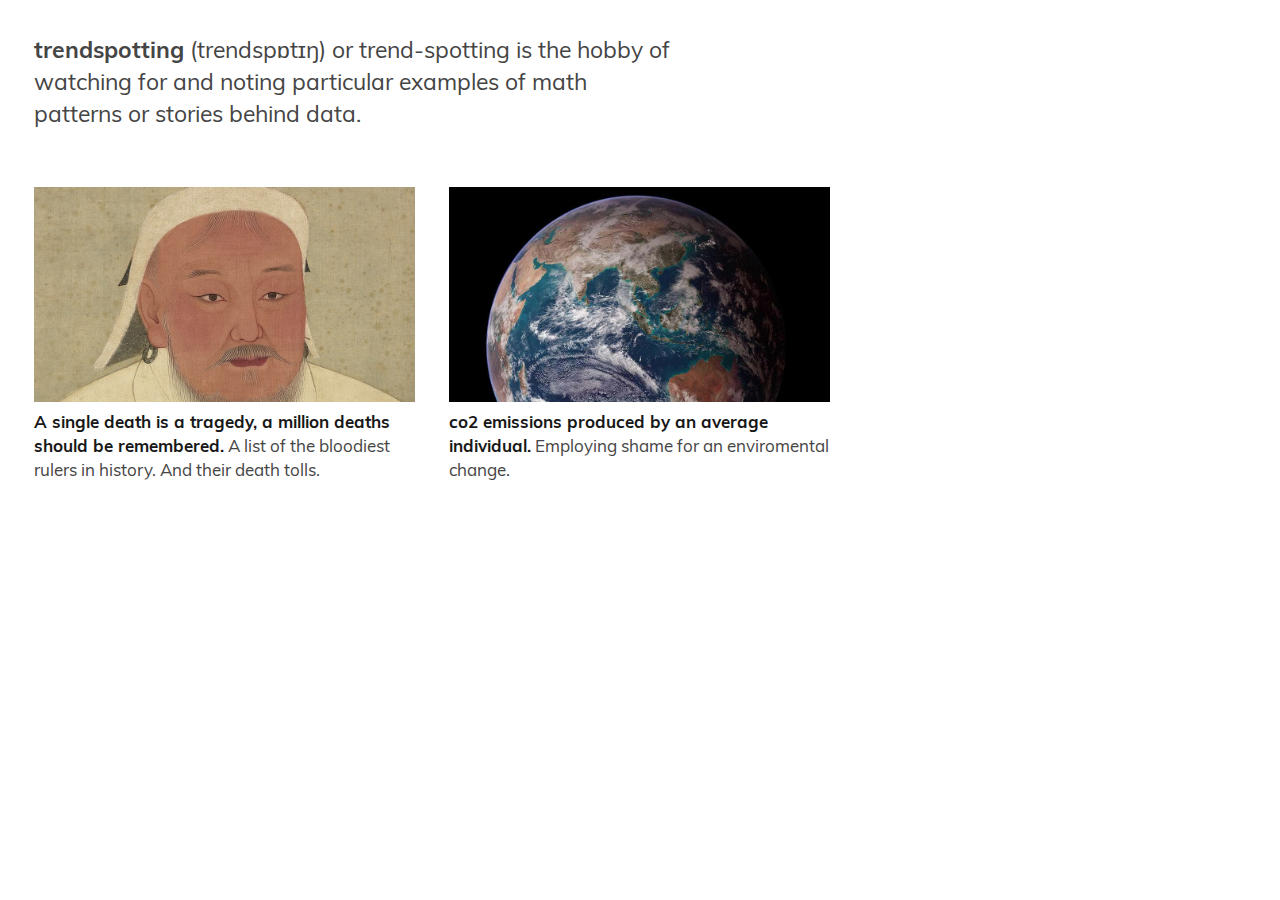
==== index.html @ d322a383 "css" ====
<!doctype html>
<html lang='en'>
	<head>
		<script>
			window.ga=window.ga||function(){(ga.q=ga.q||[]).push(arguments)};ga.l=+new Date;
			ga('create', 'UA-148892211-1', 'auto');
			ga('send', 'pageview');
			</script>
		<script async src='https://www.google-analytics.com/analytics.js'></script>
		<meta charset='utf-8'>
		<title>trendspotting</title>
		<meta name='viewport' content='width=device-width, initial-scale=1.0'>
		<meta name='description' content='Michal Kollar's portfolio'>
		<meta name='author' content='Michal Kollar'>
		<meta name='news_keywords' content='data analyst, visual journalist, interactive developer, data journalism, creative coder, javascript, programming, html5, processing, canvas, d3, data visualization'>
		<link rel="icon" type="image/png" sizes="32x32" href="img/scatterspot-favicon-large.png">
		<link rel="icon" type="image/png" sizes="16x16" href="img/scatterspot-favicon-large.png">
		<style>
			/* roboto-300 - latin */
@font-face {
  font-family: 'Muli';
  font-style: normal;
  font-weight: 400;
  src: local('Roboto Light'), local('Muli-Regular'),
       url('fonts/Muli-Regular.woff2') format('woff2'), /* Chrome 26+, Opera 23+, Firefox 39+ */
       url('fonts/Muli-Regular.woff') format('woff'); /* Chrome 6+, Firefox 3.6+, IE 9+, Safari 5.1+ */
}

/* roboto-700 - latin */
@font-face {
  font-family: 'Muli';
  font-style: normal;
  font-weight: 700;
  src: local('Muli Bold'), local('Muli-Bold'),
       url('fonts/Muli-Bold.woff2') format('woff2'), /* Chrome 26+, Opera 23+, Firefox 39+ */
       url('fonts/Muli-Bold.woff') format('woff'); /* Chrome 6+, Firefox 3.6+, IE 9+, Safari 5.1+ */
}

/* Reset */
html, body, div, span, applet, object, iframe, h1, h2, h3, h4, h5, h6, p, blockquote, pre, a, abbr, acronym, address, big, cite, code, del, dfn, em, img, ins, kbd, q, s, samp, small, strike, strong, sub, sup, tt, var, b, u, i, center, dl, dt, dd, ol, ul, li, fieldset, form, label, legend, table, caption, tbody, tfoot, thead, tr, th, td, article, aside, canvas, details, embed, figure, figcaption, footer, header, hgroup, menu, nav, output, ruby, section, summary, time, mark, audio, video {
	margin: 0;
	padding: 0;
	border: 0;
	font-size: 100%;
	font: inherit;
	vertical-align: baseline;
}

article, aside, details, figcaption, figure, footer, header, hgroup, menu, nav, section {
	display: block;
}

body {
	line-height: 1;
}

ol, ul {
	list-style: none;
}

blockquote, q {
	quotes: none;
}

blockquote:before, blockquote:after, q:before, q:after {
	content: '';
	content: none;
}

table {
	border-collapse: collapse;
	border-spacing: 0;
}

* {
	-moz-box-sizing: border-box;
	box-sizing: border-box;
}

/* Style */
body {
	background: #fff;
	color: #454545;
	font-size: 17px;
	line-height: 1.4;
	font-family: 'Muli', Helvetica, Arial, sans-serif;
	font-weight: 400;
	-webkit-font-smoothing: antialiased;
}

p { 
	margin-bottom: 1em;
}

em { font-style: italic; }
strong { font-weight: bold; }
small { font-size: 80%; }

img {
	display: block;
	width: 100%;
}

a, a:visited {
	font-weight: 700;
	text-decoration: none;
	color: #181818;
}

a:hover {
	text-decoration: none;
	color: #181818;
}



.intro {
	max-width: 680px;
}

.intro-hed {
	font-size: 1.35em;
	margin-bottom: 1em;
}

.title {
	font-weight: 800;
}

.container {
	width: 100%;
	padding: 1em;
	margin: 0 auto;
}

.projects {
	height: 100%;
	overflow: hidden;
	max-width: 1620px;
}

.project {
	padding: 1em 0;
}

.project__description {
	margin-top: 0.5em;
}

footer {
	margin-top: 4em;
}

footer p {
	text-align: center;
}

@media only screen and (min-width: 540px) {
	.intro {
		padding: 1em;
	}
	.project {
		float: left;
		width: 50%;
		padding: 1em;
	}
	.project:nth-child(2n + 1) {
		clear: both;
	}
	.pad {
		padding: 0 1em;
	}
}

@media only screen and (min-width: 960px) {
	.project {
		width: 33.3%;
	}
	.project:nth-child(2n + 1) {
		clear: none;
	}
	.project:nth-child(3n + 1) {
		clear: both;
	}
}

.embed-container { position: relative; padding-bottom: 56.25%; padding-top: 30px; height: 0; overflow: hidden; max-width: 100%; height: auto; } .embed-container iframe, .embed-container object, .embed-container embed { position: absolute; top: 0; left: 0; width: 100%; height: 100%; }

		</style>
	</head>
	<body>
		<div class='container'>
			<div class='intro'>
				<h1 class='intro-hed'>
					<p><tspan class='title'>trendspotting</tspan> (trendspɒtɪŋ) or trend-spotting is the hobby of watching for and noting particular examples of math patterns or stories behind data.</p>
				</h1>
			</div>
			<div class='projects'>
				
		<div class='project'>
			<div class='project__image'>
				<a target='_blank' href='http://michalkollar.com/2019/September/wiki-death-tolls/index.html'><img src='img/death-tolls.jpg' /></a>
			</div>
			<p class='project__description'><a href='http://michalkollar.com/2019/September/wiki-death-tolls/index.html'>A single death is a tragedy, a million deaths should be remembered.</a> A list of the bloodiest rulers in history. And their death tolls.</p>
			
		</div>
	

		<div class='project'>
			<div class='project__image'>
				<a target='_blank' href='http://michalkollar.com/2019/November/emissions/index.html'><img src='img/emissions.jpg' /></a>
			</div>
			<p class='project__description'><a href='http://michalkollar.com/2019/November/emissions/index.html'>co2 emissions produced by an average individual.</a> Employing shame for an enviromental change.</p>
			
		</div>
	
			</div>
			<div class='open-sources pad'>
				<!-- open-source -->
			</div>
		</div>
	</body>
</html>
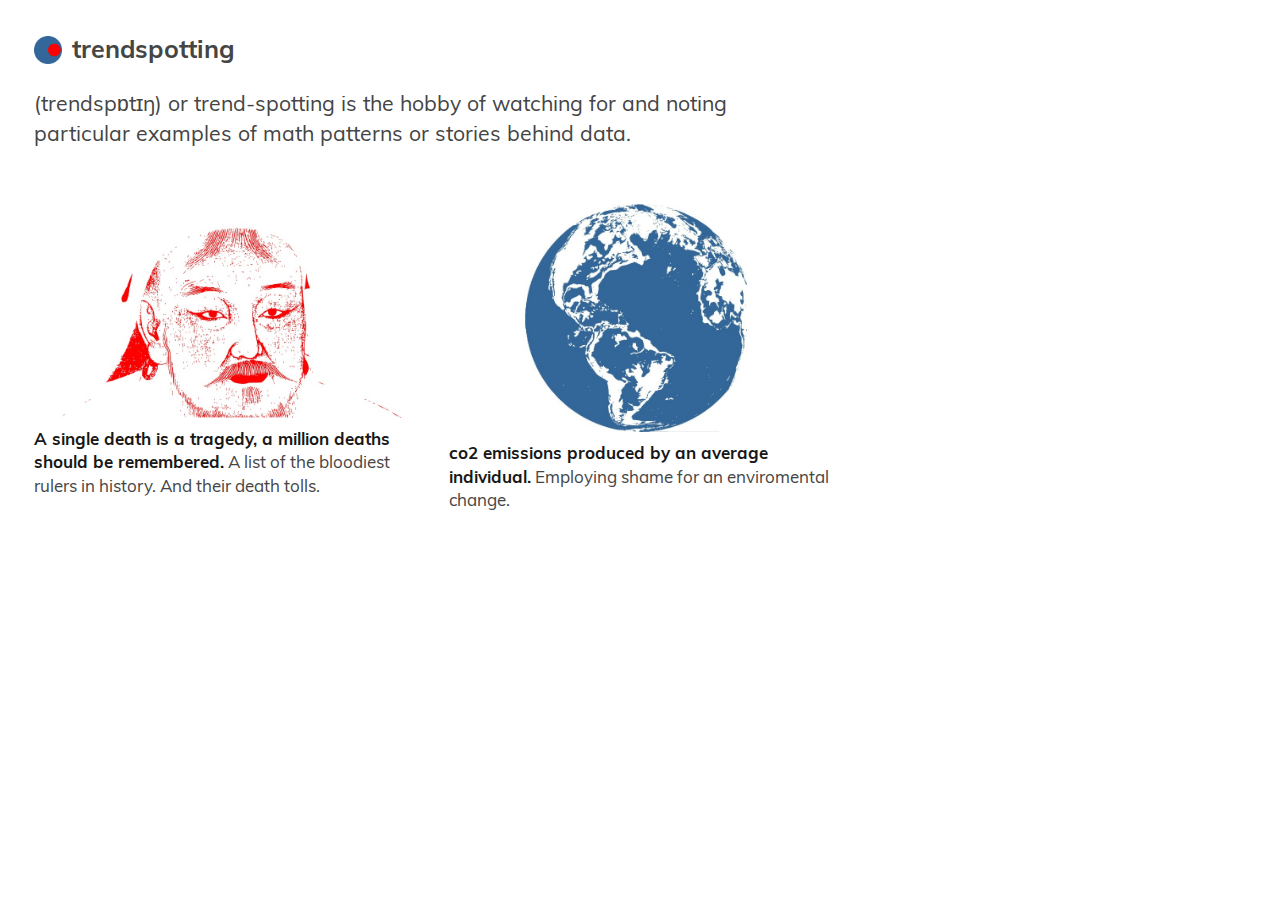
==== commit 5645fa8b: "imgs" ====
--- a/index.html
+++ b/index.html
@@ -13,8 +13,8 @@
 		<meta name='description' content='Michal Kollar's portfolio'>
 		<meta name='author' content='Michal Kollar'>
 		<meta name='news_keywords' content='data analyst, visual journalist, interactive developer, data journalism, creative coder, javascript, programming, html5, processing, canvas, d3, data visualization'>
-		<link rel="icon" type="image/png" sizes="32x32" href="img/scatterspot-favicon-large.png">
-		<link rel="icon" type="image/png" sizes="16x16" href="img/scatterspot-favicon-large.png">
+		<link rel="icon" type="image/png" sizes="32x32" href="img/favicon-large.png">
+		<link rel="icon" type="image/png" sizes="16x16" href="img/favicon-small.png">
 		<style>
 			/* roboto-300 - latin */
 @font-face {
@@ -115,16 +115,29 @@
 
 
 .intro {
-	max-width: 680px;
+	max-width: 780px;
+	display: flex;
+	flex-flow: column wrap;
+}
+
+.logo {
+	width: 28px;
+	height: 28px;
+	margin-right: 10px;
+	display: inline-block;
+	vertical-align: bottom;
 }
 
 .intro-hed {
-	font-size: 1.35em;
+	font-size: 1.25em;
 	margin-bottom: 1em;
+	display: inline;
 }
 
 .title {
+	font-size: 25px;
 	font-weight: 800;
+	line-height: 1.2;
 }
 
 .container {
@@ -191,9 +204,8 @@
 	<body>
 		<div class='container'>
 			<div class='intro'>
-				<h1 class='intro-hed'>
-					<p><tspan class='title'>trendspotting</tspan> (trendspɒtɪŋ) or trend-spotting is the hobby of watching for and noting particular examples of math patterns or stories behind data.</p>
-				</h1>
+				<p class='title'><img src="img/logo.png" class="logo" alt="logo"/>trendspotting</p>
+				<p class='intro-hed'>(trendspɒtɪŋ) or trend-spotting is the hobby of watching for and noting particular examples of math patterns or stories behind data.</p>
 			</div>
 			<div class='projects'>
 				
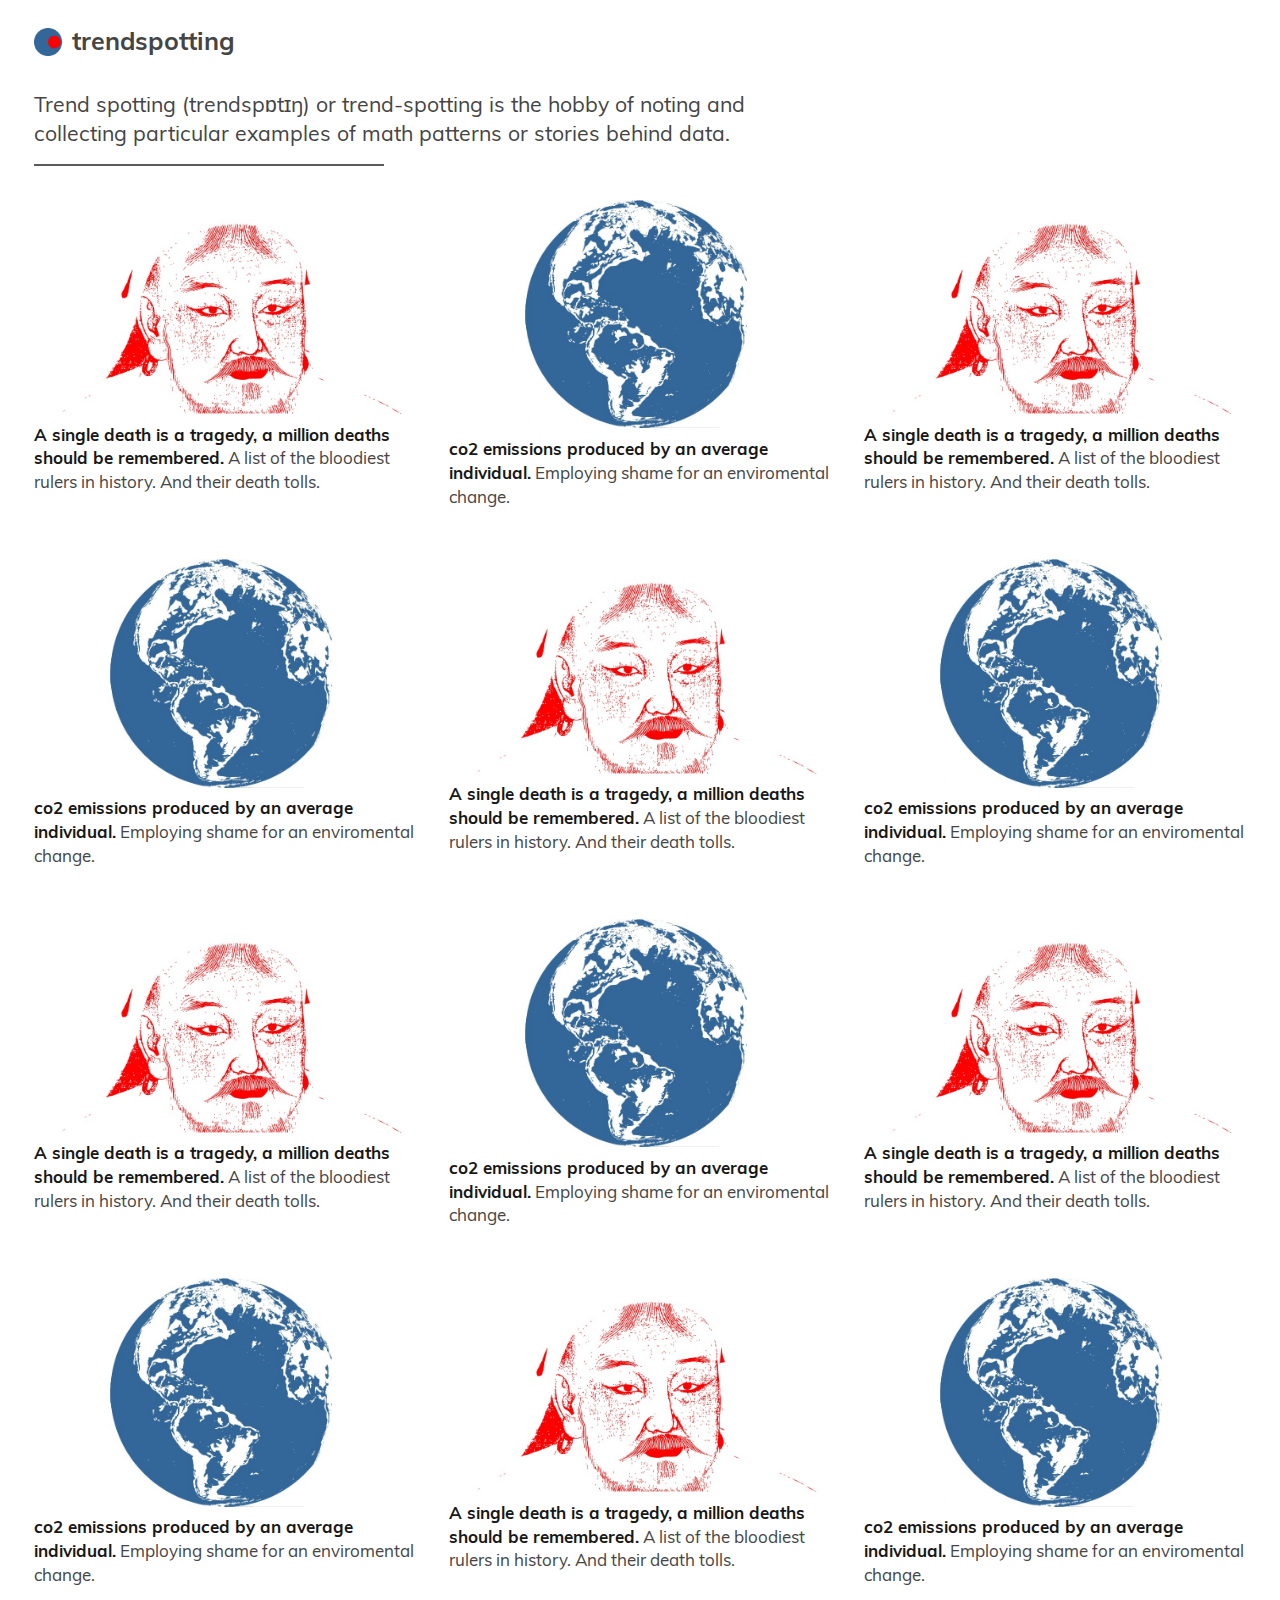
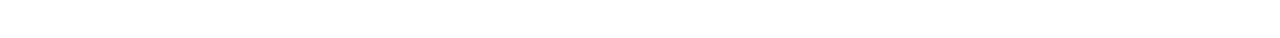
==== commit d65c250a: "sticky header" ====
--- a/index.html
+++ b/index.html
@@ -112,7 +112,30 @@
 	color: #181818;
 }
 
-
+header {
+	width: 100%;
+	padding: 1.5em 1em 0em 1em;
+}
+
+header p {
+	margin: 0;
+}
+
+header.clone {
+	position: fixed;
+	top: 0;
+	left: 0;
+	right: 0;
+	/* width: 100vw; */
+	background-color: white;
+	padding: 1em;
+	transform: translateY(-100%);
+	transition: 0.2s transform cubic-bezier(.3,.73,.3,.74);
+}
+  
+body.down header.clone {
+	transform: translateY(0);
+}
 
 .intro {
 	max-width: 780px;
@@ -130,7 +153,7 @@
 
 .intro-hed {
 	font-size: 1.25em;
-	margin-bottom: 1em;
+	margin-bottom: 0.7em;
 	display: inline;
 }
 
@@ -140,6 +163,11 @@
 	line-height: 1.2;
 }
 
+.line_div {
+	width: 40%;
+	border-bottom: #5b5b5b solid 2.5px;
+}
+
 .container {
 	width: 100%;
 	padding: 1em;
@@ -169,6 +197,12 @@
 }
 
 @media only screen and (min-width: 540px) {
+	header {
+		padding: 1.5em 2em 0em 2em;
+	}
+	header.close {
+		padding: 1em;
+	}
 	.intro {
 		padding: 1em;
 	}
@@ -183,6 +217,9 @@
 	.pad {
 		padding: 0 1em;
 	}
+	.line_div {
+		width: 350px;
+	}
 }
 
 @media only screen and (min-width: 960px) {
@@ -201,11 +238,14 @@
 
 		</style>
 	</head>
+	<header>
+		<p class='title'><img src="img/logo.png" class="logo" alt="logo"/>trendspotting</p>
+	</header>
 	<body>
 		<div class='container'>
 			<div class='intro'>
-				<p class='title'><img src="img/logo.png" class="logo" alt="logo"/>trendspotting</p>
-				<p class='intro-hed'>(trendspɒtɪŋ) or trend-spotting is the hobby of watching for and noting particular examples of math patterns or stories behind data.</p>
+				<p class='intro-hed'>Trend spotting (trendspɒtɪŋ) or trend-spotting is the hobby of noting and collecting particular examples of math patterns or stories behind data.</p>
+				<div class="line_div"></div>
 			</div>
 			<div class='projects'>
 				
@@ -226,10 +266,102 @@
 			
 		</div>
 	
+
+		<div class='project'>
+			<div class='project__image'>
+				<a target='_blank' href='http://michalkollar.com/2019/September/wiki-death-tolls/index.html'><img src='img/death-tolls.jpg' /></a>
+			</div>
+			<p class='project__description'><a href='http://michalkollar.com/2019/September/wiki-death-tolls/index.html'>A single death is a tragedy, a million deaths should be remembered.</a> A list of the bloodiest rulers in history. And their death tolls.</p>
+			
+		</div>
+	
+
+		<div class='project'>
+			<div class='project__image'>
+				<a target='_blank' href='http://michalkollar.com/2019/November/emissions/index.html'><img src='img/emissions.jpg' /></a>
+			</div>
+			<p class='project__description'><a href='http://michalkollar.com/2019/November/emissions/index.html'>co2 emissions produced by an average individual.</a> Employing shame for an enviromental change.</p>
+			
+		</div>
+	
+
+		<div class='project'>
+			<div class='project__image'>
+				<a target='_blank' href='http://michalkollar.com/2019/September/wiki-death-tolls/index.html'><img src='img/death-tolls.jpg' /></a>
+			</div>
+			<p class='project__description'><a href='http://michalkollar.com/2019/September/wiki-death-tolls/index.html'>A single death is a tragedy, a million deaths should be remembered.</a> A list of the bloodiest rulers in history. And their death tolls.</p>
+			
+		</div>
+	
+
+		<div class='project'>
+			<div class='project__image'>
+				<a target='_blank' href='http://michalkollar.com/2019/November/emissions/index.html'><img src='img/emissions.jpg' /></a>
+			</div>
+			<p class='project__description'><a href='http://michalkollar.com/2019/November/emissions/index.html'>co2 emissions produced by an average individual.</a> Employing shame for an enviromental change.</p>
+			
+		</div>
+	
+
+		<div class='project'>
+			<div class='project__image'>
+				<a target='_blank' href='http://michalkollar.com/2019/September/wiki-death-tolls/index.html'><img src='img/death-tolls.jpg' /></a>
+			</div>
+			<p class='project__description'><a href='http://michalkollar.com/2019/September/wiki-death-tolls/index.html'>A single death is a tragedy, a million deaths should be remembered.</a> A list of the bloodiest rulers in history. And their death tolls.</p>
+			
+		</div>
+	
+
+		<div class='project'>
+			<div class='project__image'>
+				<a target='_blank' href='http://michalkollar.com/2019/November/emissions/index.html'><img src='img/emissions.jpg' /></a>
+			</div>
+			<p class='project__description'><a href='http://michalkollar.com/2019/November/emissions/index.html'>co2 emissions produced by an average individual.</a> Employing shame for an enviromental change.</p>
+			
+		</div>
+	
+
+		<div class='project'>
+			<div class='project__image'>
+				<a target='_blank' href='http://michalkollar.com/2019/September/wiki-death-tolls/index.html'><img src='img/death-tolls.jpg' /></a>
+			</div>
+			<p class='project__description'><a href='http://michalkollar.com/2019/September/wiki-death-tolls/index.html'>A single death is a tragedy, a million deaths should be remembered.</a> A list of the bloodiest rulers in history. And their death tolls.</p>
+			
+		</div>
+	
+
+		<div class='project'>
+			<div class='project__image'>
+				<a target='_blank' href='http://michalkollar.com/2019/November/emissions/index.html'><img src='img/emissions.jpg' /></a>
+			</div>
+			<p class='project__description'><a href='http://michalkollar.com/2019/November/emissions/index.html'>co2 emissions produced by an average individual.</a> Employing shame for an enviromental change.</p>
+			
+		</div>
+	
+
+		<div class='project'>
+			<div class='project__image'>
+				<a target='_blank' href='http://michalkollar.com/2019/September/wiki-death-tolls/index.html'><img src='img/death-tolls.jpg' /></a>
+			</div>
+			<p class='project__description'><a href='http://michalkollar.com/2019/September/wiki-death-tolls/index.html'>A single death is a tragedy, a million deaths should be remembered.</a> A list of the bloodiest rulers in history. And their death tolls.</p>
+			
+		</div>
+	
+
+		<div class='project'>
+			<div class='project__image'>
+				<a target='_blank' href='http://michalkollar.com/2019/November/emissions/index.html'><img src='img/emissions.jpg' /></a>
+			</div>
+			<p class='project__description'><a href='http://michalkollar.com/2019/November/emissions/index.html'>co2 emissions produced by an average individual.</a> Employing shame for an enviromental change.</p>
+			
+		</div>
+	
 			</div>
 			<div class='open-sources pad'>
 				<!-- open-source -->
 			</div>
 		</div>
+		<script src='scripts/d3.v5.12.0.min.js'></script>
+		<script src='scripts/sticky.js' async></script>
 	</body>
 </html>
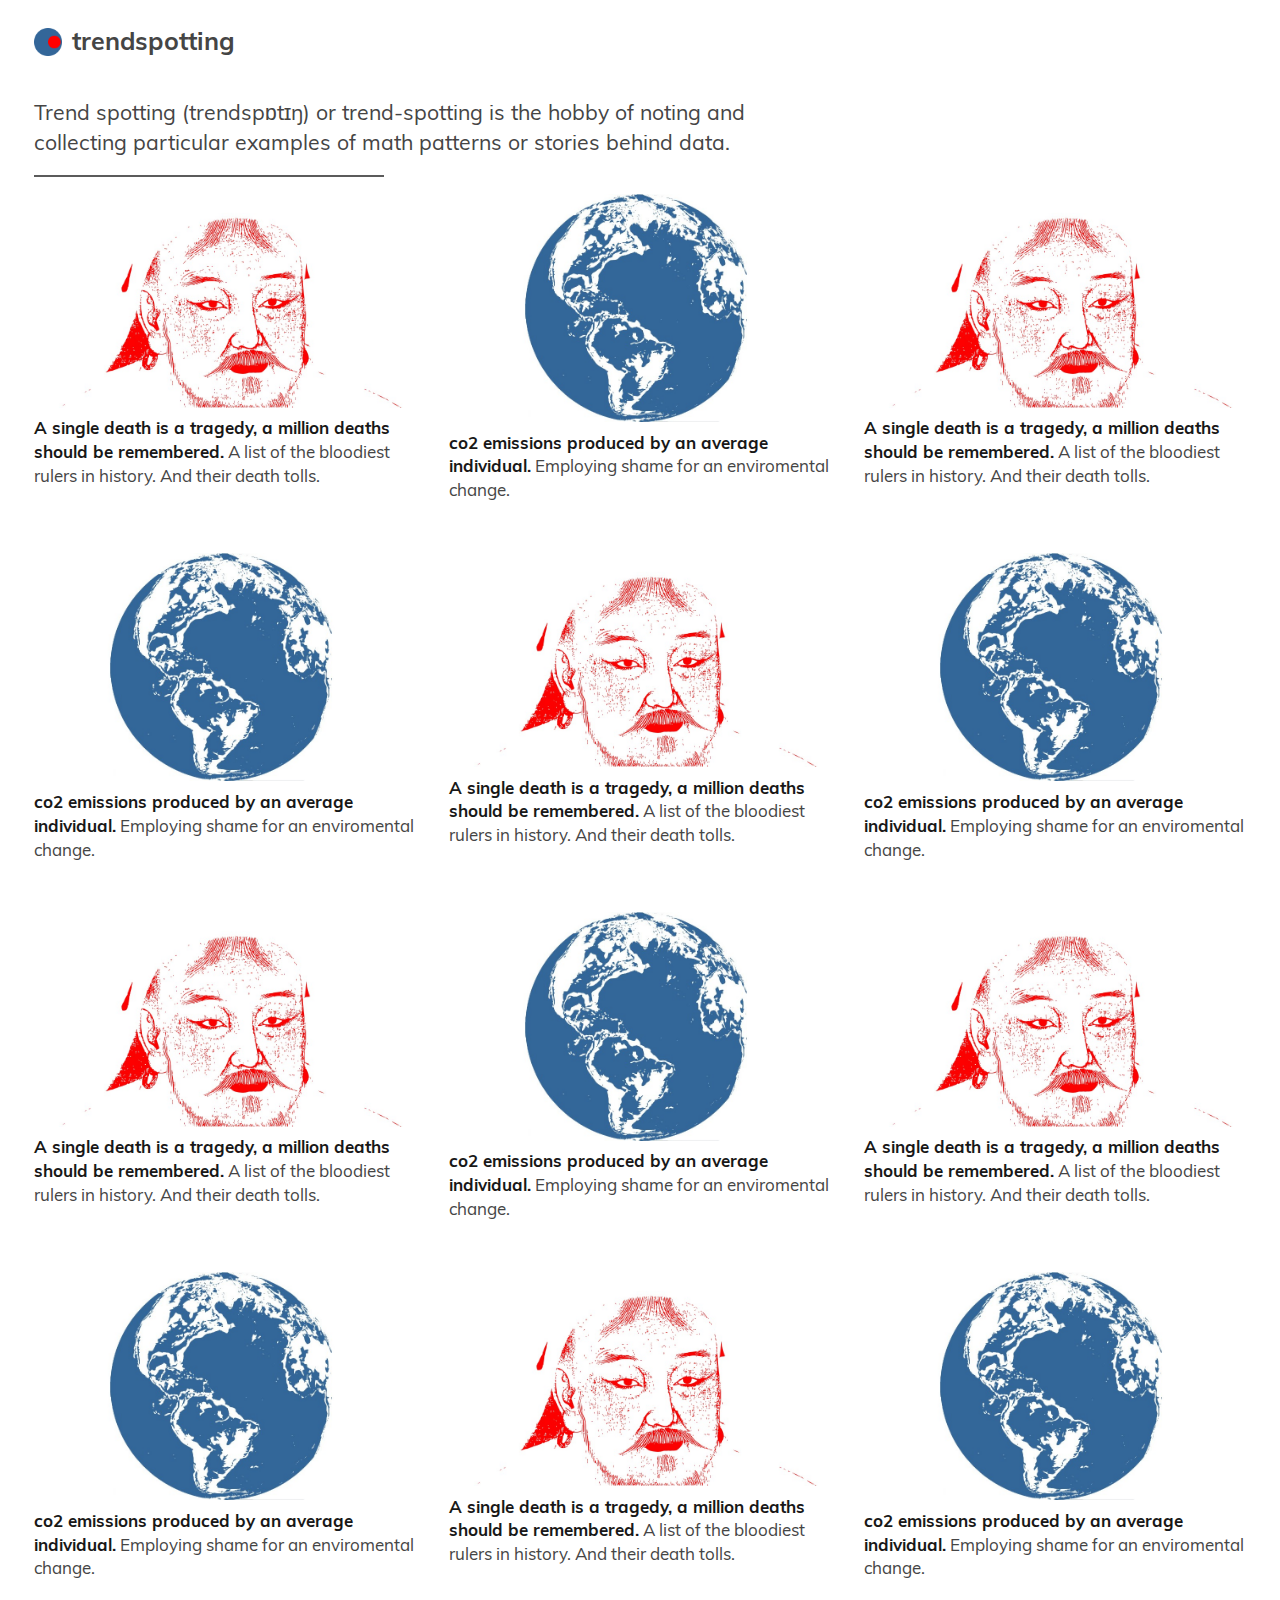
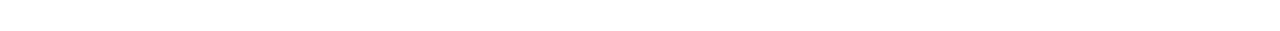
==== commit f21e947c: "navbar" ====
--- a/index.html
+++ b/index.html
@@ -112,6 +112,8 @@
 	color: #181818;
 }
 
+
+/* SPECIFICS */
 header {
 	width: 100%;
 	padding: 1.5em 1em 0em 1em;
@@ -121,7 +123,7 @@
 	margin: 0;
 }
 
-header.clone {
+header.clone  {
 	position: fixed;
 	top: 0;
 	left: 0;
@@ -137,10 +139,27 @@
 	transform: translateY(0);
 }
 
-.intro {
-	max-width: 780px;
-	display: flex;
-	flex-flow: column wrap;
+.dropdown-content {
+	display: none;
+	position: absolute;
+	min-width: 160px;
+	z-index: 1;
+	padding: 1.5em;
+}
+
+.dropdown-content a {
+	float: none;
+	color: #5b5b5b;
+	padding: 0 3em;
+	text-decoration: none;
+	display: block;
+	/* line-height: 1.2; */
+}
+
+.visible {
+	display: block;
+	position: absolute;
+	top: 0;
 }
 
 .logo {
@@ -151,6 +170,10 @@
 	vertical-align: bottom;
 }
 
+.intro {
+	max-width: 780px;
+}
+
 .intro-hed {
 	font-size: 1.25em;
 	margin-bottom: 0.7em;
@@ -161,11 +184,13 @@
 	font-size: 25px;
 	font-weight: 800;
 	line-height: 1.2;
+	display: inline-block;
 }
 
 .line_div {
 	width: 40%;
 	border-bottom: #5b5b5b solid 2.5px;
+	margin-top: 1em;
 }
 
 .container {
@@ -198,13 +223,20 @@
 
 @media only screen and (min-width: 540px) {
 	header {
-		padding: 1.5em 2em 0em 2em;
+		padding: 1.5em 2em;
 	}
 	header.close {
 		padding: 1em;
 	}
+	.visible {
+		display: inline-block;
+	}
+	.dropdown-content a {
+		display: inline-block;
+		text-align: left;
+	}
 	.intro {
-		padding: 1em;
+		padding: 0 1em;
 	}
 	.project {
 		float: left;
@@ -239,7 +271,13 @@
 		</style>
 	</head>
 	<header>
-		<p class='title'><img src="img/logo.png" class="logo" alt="logo"/>trendspotting</p>
+		<div class="dropdown">
+			<p class='title'><img src="img/logo.png" class="logo" alt="logo"/>trendspotting</p>
+			<div class="dropdown-content">
+				<a href="#">I want more</a>
+				<a href="#">About</a>
+			</div>
+		</div>
 	</header>
 	<body>
 		<div class='container'>
@@ -363,5 +401,6 @@
 		</div>
 		<script src='scripts/d3.v5.12.0.min.js'></script>
 		<script src='scripts/sticky.js' async></script>
+		<script src='scripts/navbar.js' async></script>
 	</body>
 </html>
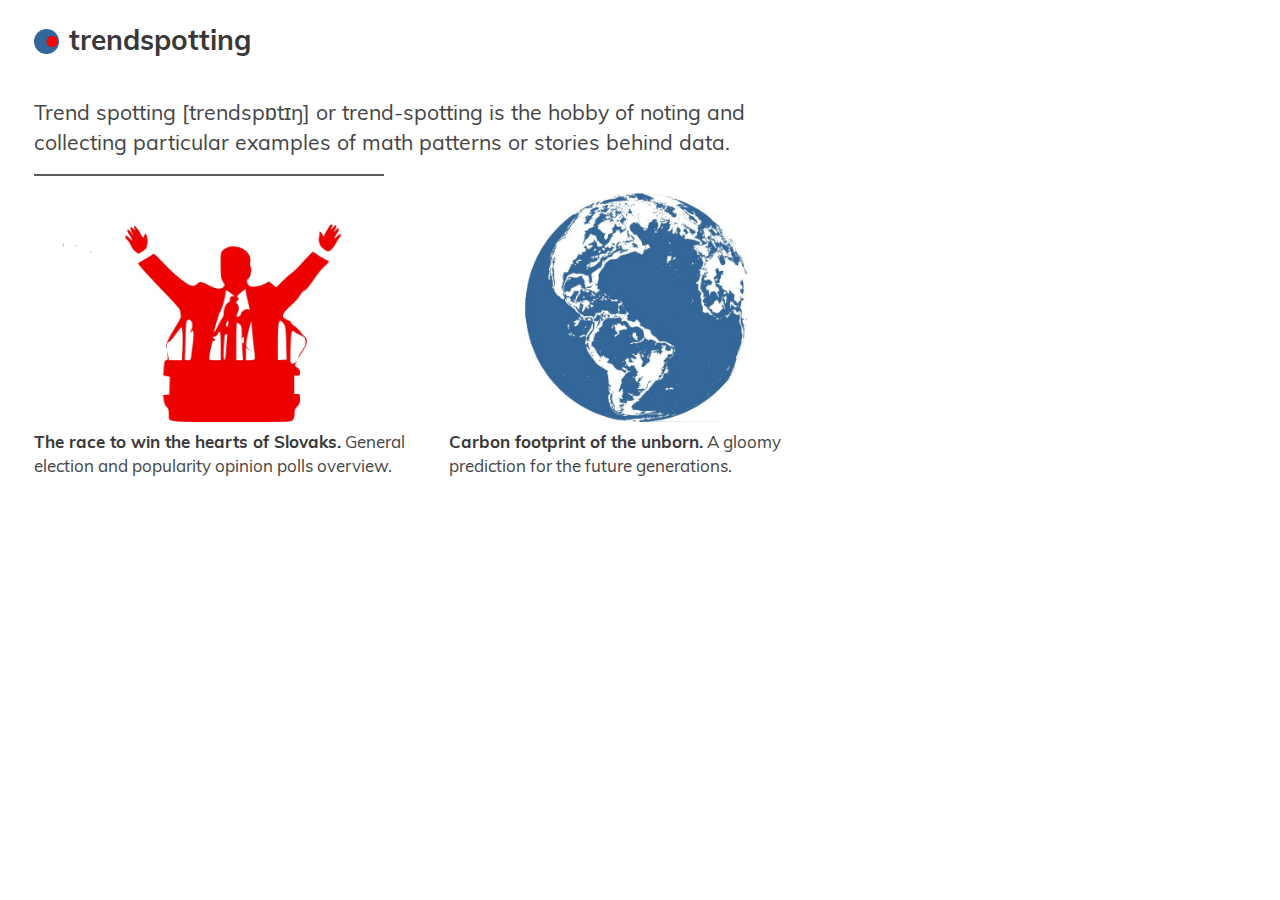
==== commit 26d6c688: "movies" ====
--- a/index.html
+++ b/index.html
@@ -16,17 +16,37 @@
 		<link rel="icon" type="image/png" sizes="32x32" href="img/favicon-large.png">
 		<link rel="icon" type="image/png" sizes="16x16" href="img/favicon-small.png">
 		<style>
-			/* roboto-300 - latin */
+			/* Akkurat-400 - latin */
+@font-face {
+	font-family: 'Akkurat';
+	font-style: normal;
+	font-weight: 400;
+	src: local('Akkurat Regular'), local('Akkurat-Regular'),
+		 url('fonts/Akkurat-Regular.woff2') format('woff2'), /* Chrome 26+, Opera 23+, Firefox 39+ */
+		 url('fonts/Akkurat-Regular.woff') format('woff'); /* Chrome 6+, Firefox 3.6+, IE 9+, Safari 5.1+ */
+}
+
+/* Akkurat-700 - latin */
+@font-face {
+font-family: 'Akkurat';
+font-style: normal;
+font-weight: 700;
+src: local('Akkurat Bold'), local('Akkurat-Bold'),
+		url('fonts/Akkurat-Bold.woff2') format('woff2'), /* Chrome 26+, Opera 23+, Firefox 39+ */
+		url('fonts/Akkurat-Bold.woff') format('woff'); /* Chrome 6+, Firefox 3.6+, IE 9+, Safari 5.1+ */
+}
+
+/* Muli-400 - latin */
 @font-face {
   font-family: 'Muli';
   font-style: normal;
   font-weight: 400;
-  src: local('Roboto Light'), local('Muli-Regular'),
+  src: local('Muli Regular'), local('Muli-Regular'),
        url('fonts/Muli-Regular.woff2') format('woff2'), /* Chrome 26+, Opera 23+, Firefox 39+ */
        url('fonts/Muli-Regular.woff') format('woff'); /* Chrome 6+, Firefox 3.6+, IE 9+, Safari 5.1+ */
 }
 
-/* roboto-700 - latin */
+/* Muli-700 - latin */
 @font-face {
   font-family: 'Muli';
   font-style: normal;
@@ -104,14 +124,13 @@
 a, a:visited {
 	font-weight: 700;
 	text-decoration: none;
-	color: #181818;
+	color: #383838;
 }
 
 a:hover {
 	text-decoration: none;
-	color: #181818;
-}
-
+	color: #383838;
+}
 
 /* SPECIFICS */
 header {
@@ -139,32 +158,9 @@
 	transform: translateY(0);
 }
 
-.dropdown-content {
-	display: none;
-	position: absolute;
-	min-width: 160px;
-	z-index: 1;
-	padding: 1.5em;
-}
-
-.dropdown-content a {
-	float: none;
-	color: #5b5b5b;
-	padding: 0 3em;
-	text-decoration: none;
-	display: block;
-	/* line-height: 1.2; */
-}
-
-.visible {
-	display: block;
-	position: absolute;
-	top: 0;
-}
-
 .logo {
-	width: 28px;
-	height: 28px;
+	width: 25px;
+	height: 25px;
 	margin-right: 10px;
 	display: inline-block;
 	vertical-align: bottom;
@@ -181,9 +177,9 @@
 }
 
 .title {
-	font-size: 25px;
+	font-size: 28px;
 	font-weight: 800;
-	line-height: 1.2;
+	line-height: 1;
 	display: inline-block;
 }
 
@@ -228,13 +224,6 @@
 	header.close {
 		padding: 1em;
 	}
-	.visible {
-		display: inline-block;
-	}
-	.dropdown-content a {
-		display: inline-block;
-		text-align: left;
-	}
 	.intro {
 		padding: 0 1em;
 	}
@@ -272,128 +261,34 @@
 	</head>
 	<header>
 		<div class="dropdown">
-			<p class='title'><img src="img/logo.png" class="logo" alt="logo"/>trendspotting</p>
-			<div class="dropdown-content">
-				<a href="#">I want more</a>
-				<a href="#">About</a>
-			</div>
+			<a class='title' href="html/about.html"><img src="img/logo.png" class="logo" alt="logo"/>trendspotting</a>
 		</div>
 	</header>
 	<body>
 		<div class='container'>
 			<div class='intro'>
-				<p class='intro-hed'>Trend spotting (trendspɒtɪŋ) or trend-spotting is the hobby of noting and collecting particular examples of math patterns or stories behind data.</p>
+				<p class='intro-hed'>Trend spotting [trendspɒtɪŋ] or trend-spotting is the hobby of noting and collecting particular examples of math patterns or stories behind data.</p>
 				<div class="line_div"></div>
 			</div>
 			<div class='projects'>
 				
 		<div class='project'>
 			<div class='project__image'>
-				<a target='_blank' href='http://michalkollar.com/2019/September/wiki-death-tolls/index.html'><img src='img/death-tolls.jpg' /></a>
-			</div>
-			<p class='project__description'><a href='http://michalkollar.com/2019/September/wiki-death-tolls/index.html'>A single death is a tragedy, a million deaths should be remembered.</a> A list of the bloodiest rulers in history. And their death tolls.</p>
+				<a target='_self' href='https://trendspotting.site/2020/March/mandates/index.html'><img src='img/mandates.jpg' /></a>
+			</div>
+			<p class='project__description'><a href='https://trendspotting.site/2020/March/mandates/index.html'>The race to win the hearts of Slovaks.</a> General election and popularity opinion polls overview.</p>
 			
 		</div>
 	
 
 		<div class='project'>
 			<div class='project__image'>
-				<a target='_blank' href='http://michalkollar.com/2019/November/emissions/index.html'><img src='img/emissions.jpg' /></a>
-			</div>
-			<p class='project__description'><a href='http://michalkollar.com/2019/November/emissions/index.html'>co2 emissions produced by an average individual.</a> Employing shame for an enviromental change.</p>
+				<a target='_self' href='https://trendspotting.site/2020/March/emissions-mini/index.html'><img src='img/emissions.jpg' /></a>
+			</div>
+			<p class='project__description'><a href='https://trendspotting.site/2020/March/emissions-mini/index.html'>Carbon footprint of the unborn.</a> A gloomy prediction for the future generations.</p>
 			
 		</div>
 	
-
-		<div class='project'>
-			<div class='project__image'>
-				<a target='_blank' href='http://michalkollar.com/2019/September/wiki-death-tolls/index.html'><img src='img/death-tolls.jpg' /></a>
-			</div>
-			<p class='project__description'><a href='http://michalkollar.com/2019/September/wiki-death-tolls/index.html'>A single death is a tragedy, a million deaths should be remembered.</a> A list of the bloodiest rulers in history. And their death tolls.</p>
-			
-		</div>
-	
-
-		<div class='project'>
-			<div class='project__image'>
-				<a target='_blank' href='http://michalkollar.com/2019/November/emissions/index.html'><img src='img/emissions.jpg' /></a>
-			</div>
-			<p class='project__description'><a href='http://michalkollar.com/2019/November/emissions/index.html'>co2 emissions produced by an average individual.</a> Employing shame for an enviromental change.</p>
-			
-		</div>
-	
-
-		<div class='project'>
-			<div class='project__image'>
-				<a target='_blank' href='http://michalkollar.com/2019/September/wiki-death-tolls/index.html'><img src='img/death-tolls.jpg' /></a>
-			</div>
-			<p class='project__description'><a href='http://michalkollar.com/2019/September/wiki-death-tolls/index.html'>A single death is a tragedy, a million deaths should be remembered.</a> A list of the bloodiest rulers in history. And their death tolls.</p>
-			
-		</div>
-	
-
-		<div class='project'>
-			<div class='project__image'>
-				<a target='_blank' href='http://michalkollar.com/2019/November/emissions/index.html'><img src='img/emissions.jpg' /></a>
-			</div>
-			<p class='project__description'><a href='http://michalkollar.com/2019/November/emissions/index.html'>co2 emissions produced by an average individual.</a> Employing shame for an enviromental change.</p>
-			
-		</div>
-	
-
-		<div class='project'>
-			<div class='project__image'>
-				<a target='_blank' href='http://michalkollar.com/2019/September/wiki-death-tolls/index.html'><img src='img/death-tolls.jpg' /></a>
-			</div>
-			<p class='project__description'><a href='http://michalkollar.com/2019/September/wiki-death-tolls/index.html'>A single death is a tragedy, a million deaths should be remembered.</a> A list of the bloodiest rulers in history. And their death tolls.</p>
-			
-		</div>
-	
-
-		<div class='project'>
-			<div class='project__image'>
-				<a target='_blank' href='http://michalkollar.com/2019/November/emissions/index.html'><img src='img/emissions.jpg' /></a>
-			</div>
-			<p class='project__description'><a href='http://michalkollar.com/2019/November/emissions/index.html'>co2 emissions produced by an average individual.</a> Employing shame for an enviromental change.</p>
-			
-		</div>
-	
-
-		<div class='project'>
-			<div class='project__image'>
-				<a target='_blank' href='http://michalkollar.com/2019/September/wiki-death-tolls/index.html'><img src='img/death-tolls.jpg' /></a>
-			</div>
-			<p class='project__description'><a href='http://michalkollar.com/2019/September/wiki-death-tolls/index.html'>A single death is a tragedy, a million deaths should be remembered.</a> A list of the bloodiest rulers in history. And their death tolls.</p>
-			
-		</div>
-	
-
-		<div class='project'>
-			<div class='project__image'>
-				<a target='_blank' href='http://michalkollar.com/2019/November/emissions/index.html'><img src='img/emissions.jpg' /></a>
-			</div>
-			<p class='project__description'><a href='http://michalkollar.com/2019/November/emissions/index.html'>co2 emissions produced by an average individual.</a> Employing shame for an enviromental change.</p>
-			
-		</div>
-	
-
-		<div class='project'>
-			<div class='project__image'>
-				<a target='_blank' href='http://michalkollar.com/2019/September/wiki-death-tolls/index.html'><img src='img/death-tolls.jpg' /></a>
-			</div>
-			<p class='project__description'><a href='http://michalkollar.com/2019/September/wiki-death-tolls/index.html'>A single death is a tragedy, a million deaths should be remembered.</a> A list of the bloodiest rulers in history. And their death tolls.</p>
-			
-		</div>
-	
-
-		<div class='project'>
-			<div class='project__image'>
-				<a target='_blank' href='http://michalkollar.com/2019/November/emissions/index.html'><img src='img/emissions.jpg' /></a>
-			</div>
-			<p class='project__description'><a href='http://michalkollar.com/2019/November/emissions/index.html'>co2 emissions produced by an average individual.</a> Employing shame for an enviromental change.</p>
-			
-		</div>
-	
 			</div>
 			<div class='open-sources pad'>
 				<!-- open-source -->
@@ -401,6 +296,5 @@
 		</div>
 		<script src='scripts/d3.v5.12.0.min.js'></script>
 		<script src='scripts/sticky.js' async></script>
-		<script src='scripts/navbar.js' async></script>
 	</body>
 </html>
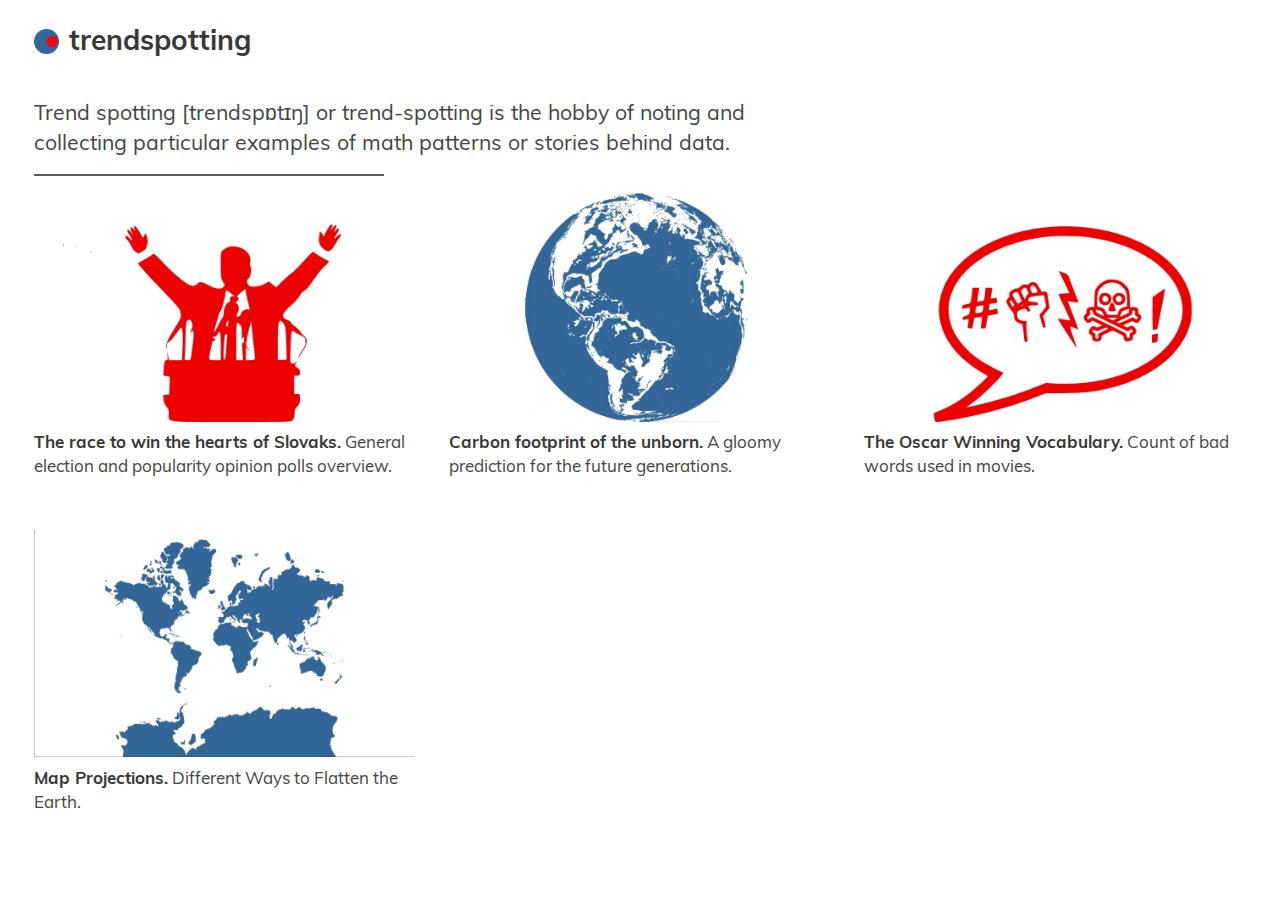
==== commit 64a8a34d: "added map projections" ====
--- a/index.html
+++ b/index.html
@@ -289,6 +289,24 @@
 			
 		</div>
 	
+
+		<div class='project'>
+			<div class='project__image'>
+				<a target='_self' href='https://trendspotting.site/2020/April/movies/index.html'><img src='img/movies.jpg' /></a>
+			</div>
+			<p class='project__description'><a href='https://trendspotting.site/2020/April/movies/index.html'>The Oscar Winning Vocabulary.</a> Count of bad words used in movies.</p>
+			
+		</div>
+	
+
+		<div class='project'>
+			<div class='project__image'>
+				<a target='_self' href='https://trendspotting.site/2020/June/map-projections/index.html'><img src='img/map_projections.jpg' /></a>
+			</div>
+			<p class='project__description'><a href='https://trendspotting.site/2020/June/map-projections/index.html'>Map Projections.</a> Different Ways to Flatten the Earth.</p>
+			
+		</div>
+	
 			</div>
 			<div class='open-sources pad'>
 				<!-- open-source -->
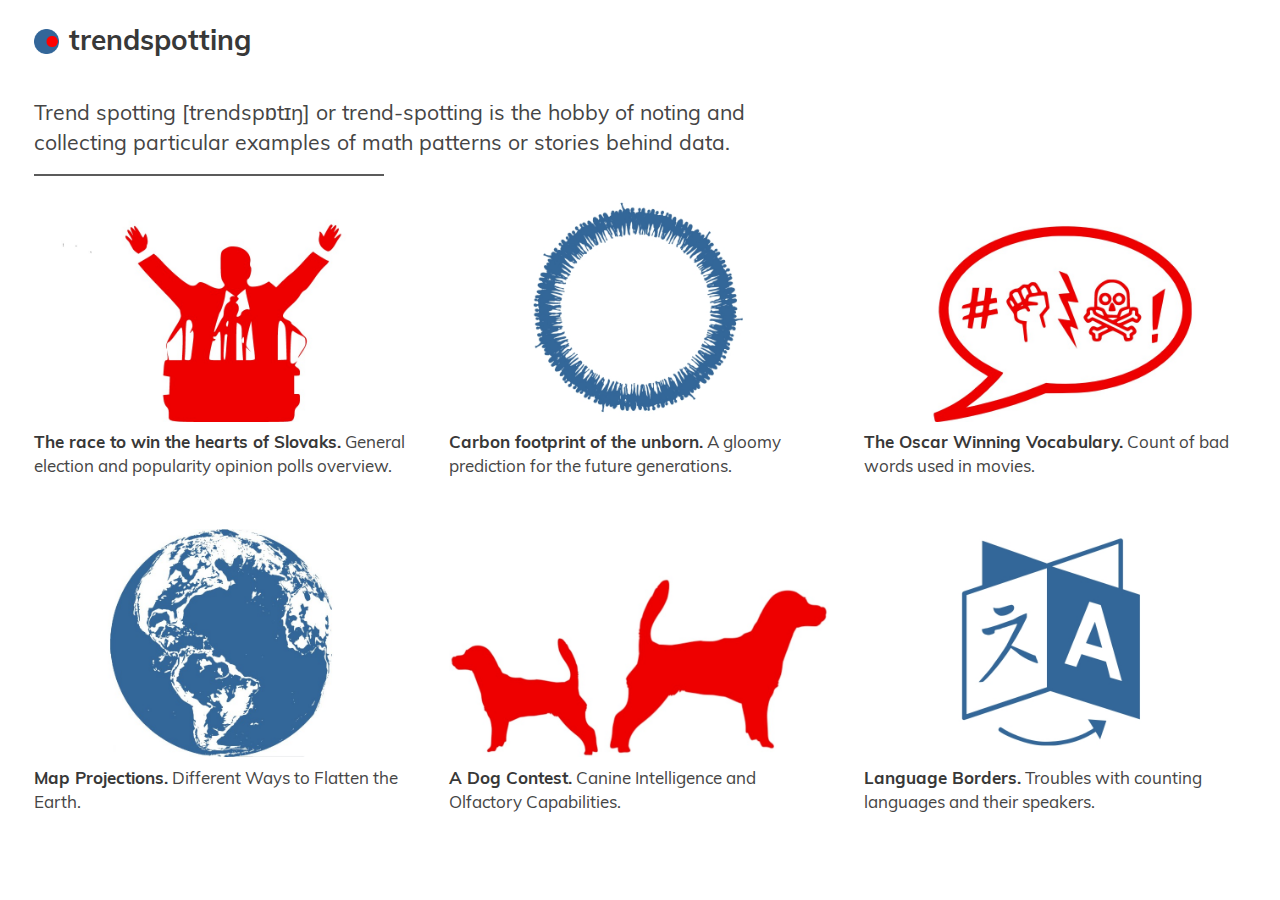
==== commit f1150e8b: "language borders added" ====
--- a/index.html
+++ b/index.html
@@ -307,6 +307,24 @@
 			
 		</div>
 	
+
+		<div class='project'>
+			<div class='project__image'>
+				<a target='_self' href='https://trendspotting.site/2020/June/breeds/index.html'><img src='img/breeds.jpg' /></a>
+			</div>
+			<p class='project__description'><a href='https://trendspotting.site/2020/June/breeds/index.html'>A Dog Contest.</a> Canine Intelligence and Olfactory Capabilities.</p>
+			
+		</div>
+	
+
+		<div class='project'>
+			<div class='project__image'>
+				<a target='_self' href='https://trendspotting.site/2020/July/languages/index.html'><img src='img/languages.jpg' /></a>
+			</div>
+			<p class='project__description'><a href='https://trendspotting.site/2020/July/languages/index.html'>Language Borders.</a> Troubles with counting languages and their speakers.</p>
+			
+		</div>
+	
 			</div>
 			<div class='open-sources pad'>
 				<!-- open-source -->
